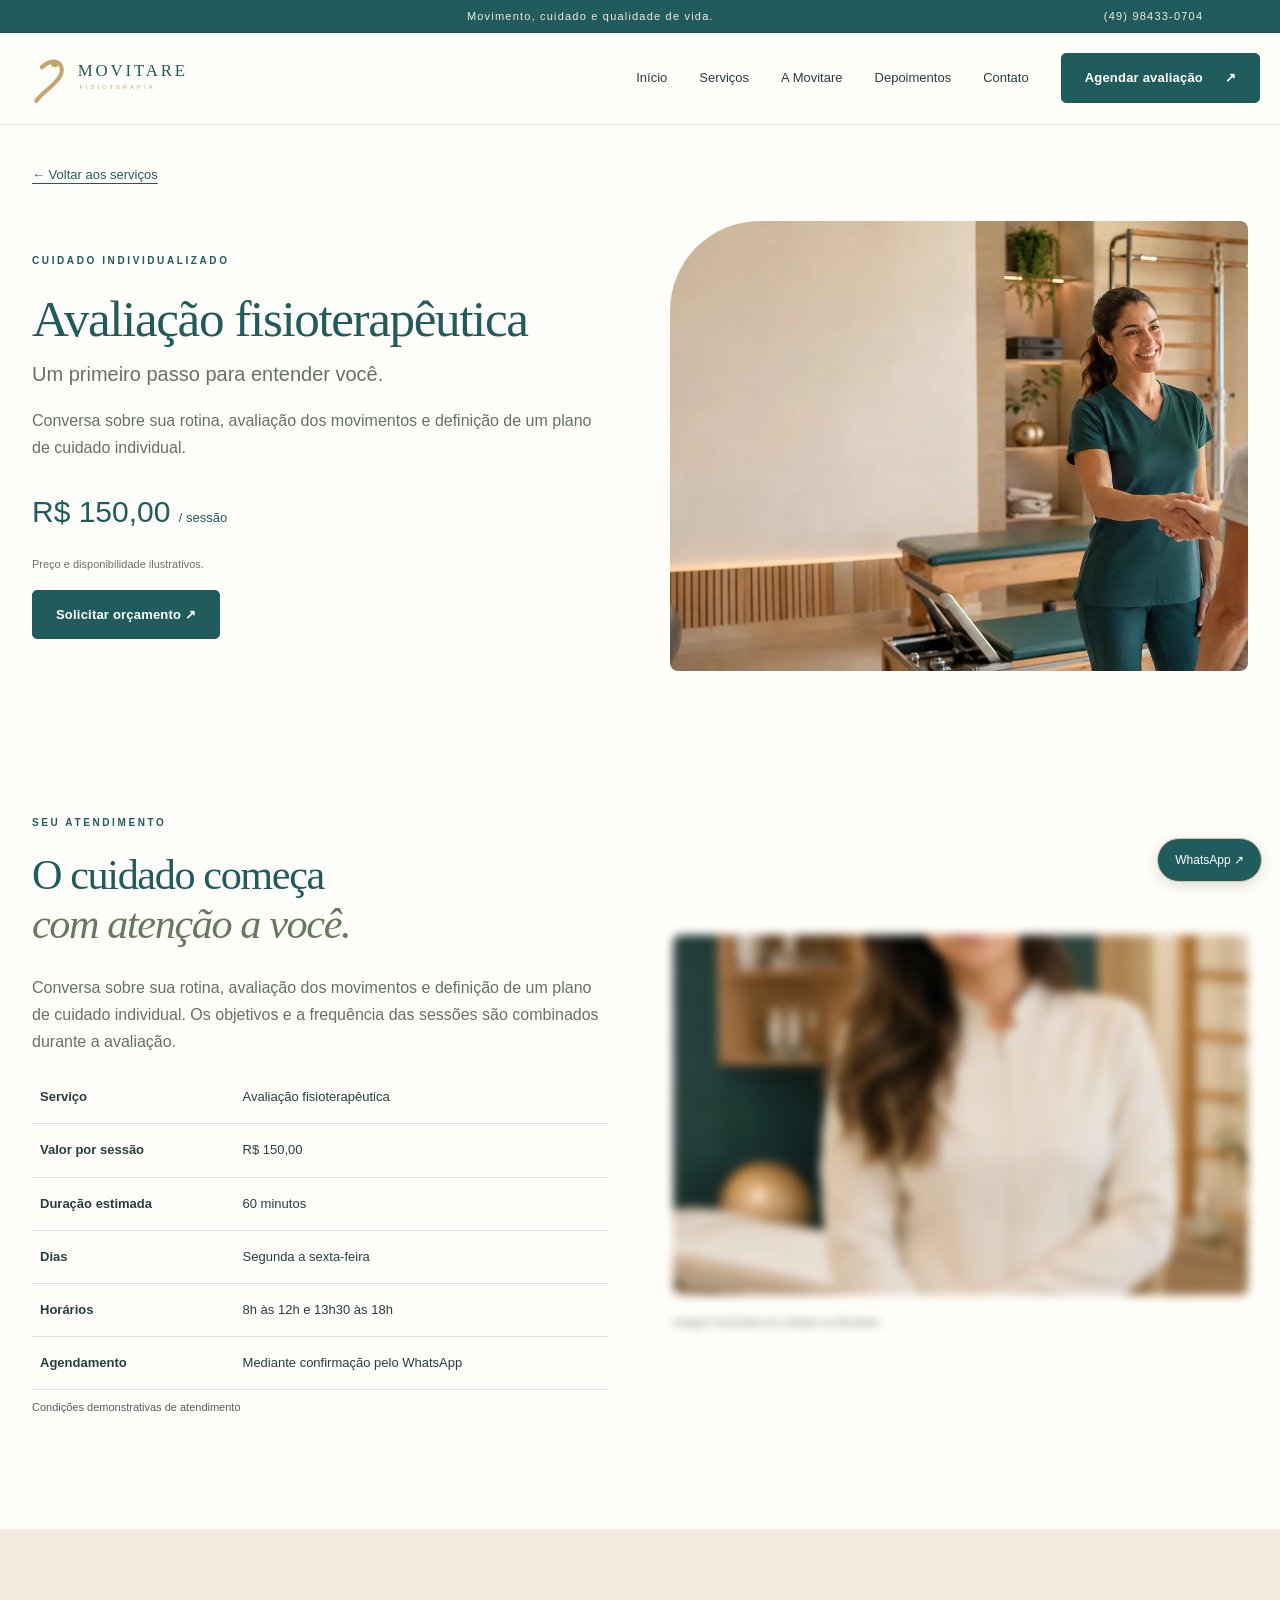
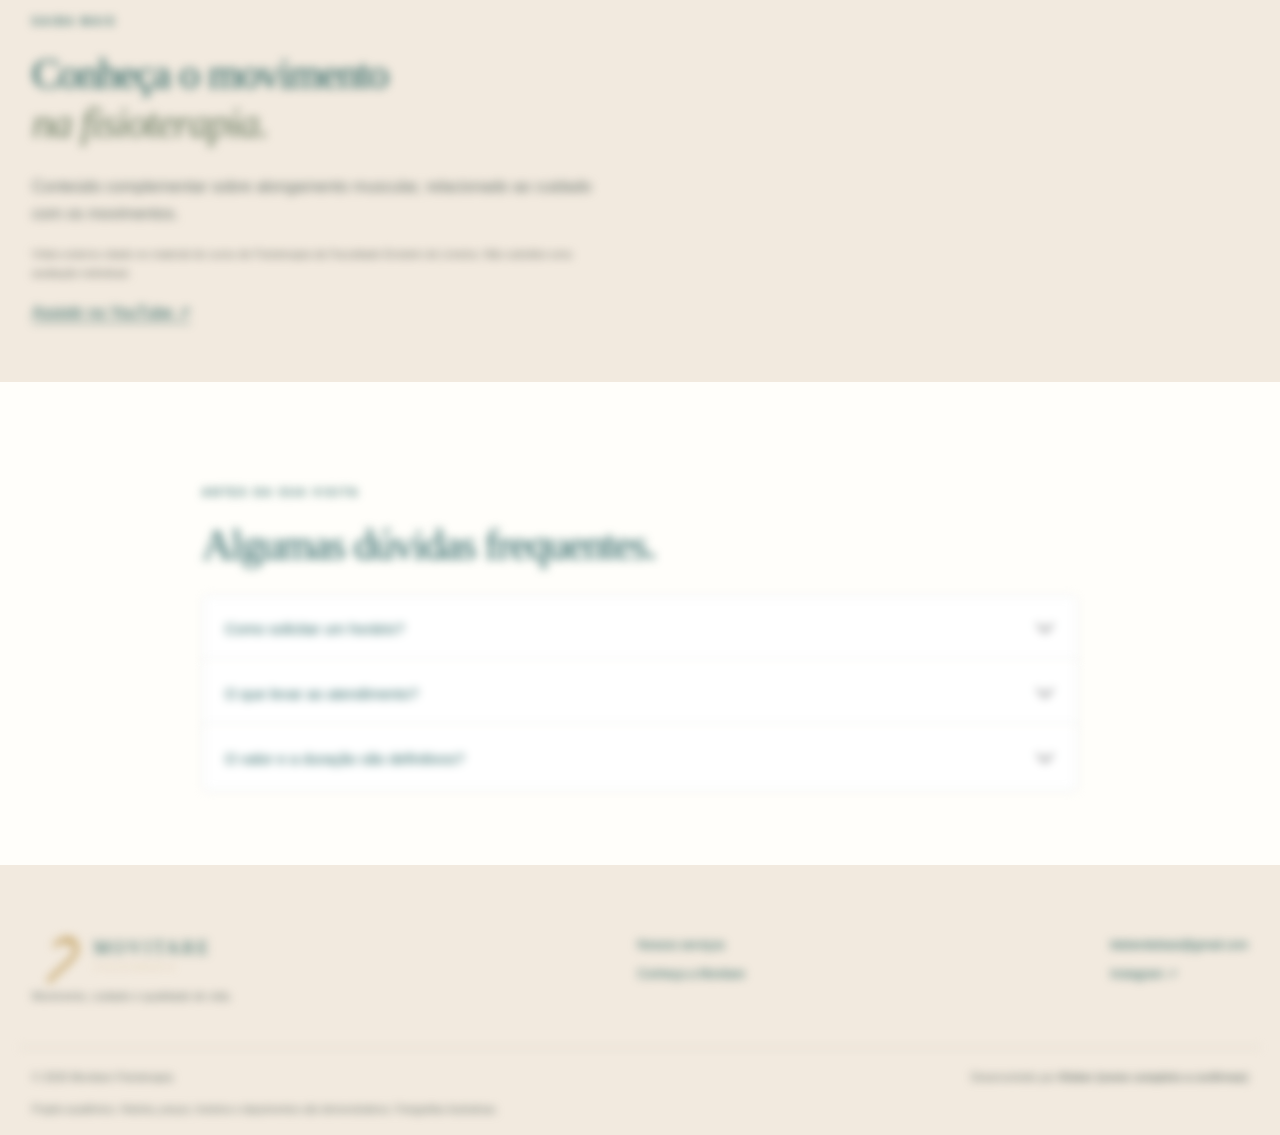
==== servico1.html @ c1bf9001 "Adiciona paginas e recursos do site Movitare" ====
<!doctype html><html lang="pt-BR"><head><meta charset="utf-8"><meta name="viewport" content="width=device-width, initial-scale=1"><meta name="description" content="Movitare Fisioterapia. Conheça nossos serviços e solicite seu orçamento. Movimento, cuidado e qualidade de vida."><meta property="og:title" content="Avaliação fisioterapêutica | Movitare Fisioterapia"><meta property="og:image" content="movitare-assets/compartilhamento-social.webp"><meta name="theme-color" content="#1F5C5B"><title>Avaliação fisioterapêutica | Movitare Fisioterapia</title><link rel="icon" href="movitare-assets/favicon-512.png"><link rel="stylesheet" href="vendor/bootstrap.min.css"><link rel="stylesheet" href="css/style.css"><script defer src="vendor/bootstrap.bundle.min.js"></script><script defer src="js/main.js"></script></head><body><a class="skip" href="#conteudo">Pular para o conteúdo</a><div class="topbar">Movimento, cuidado e qualidade de vida. <a href="tel:+5549984330704">(49) 98433-0704</a></div><header><nav class="navbar navbar-expand-lg container" aria-label="Menu principal"><a class="navbar-brand" href="index.html"><img src="movitare-assets/logo-movitare.svg" alt="Movitare Fisioterapia" width="225" height="57"></a><button class="navbar-toggler" type="button" data-bs-toggle="collapse" data-bs-target="#menu" aria-controls="menu" aria-expanded="false" aria-label="Abrir menu"><span class="navbar-toggler-icon"></span></button><div class="collapse navbar-collapse" id="menu"><ul class="navbar-nav ms-auto align-items-lg-center"><li><a class="nav-link" href="index.html">Início</a></li><li><a class="nav-link" href="index.html#servicos">Serviços</a></li><li><a class="nav-link" href="index.html#sobre">A Movitare</a></li><li><a class="nav-link" href="index.html#depoimentos">Depoimentos</a></li><li><a class="nav-link" href="index.html#contato">Contato</a></li><li><a class="btn btn-brand ms-lg-3" href="https://wa.me/5549984330704" target="_blank" rel="noopener">Agendar avaliação <span aria-hidden="true">↗</span></a></li></ul></div></nav></header><main id="conteudo"><section class="service-intro container"><a class="back-link" href="index.html#servicos">← Voltar aos serviços</a><div class="service-detail-grid"><div><p class="eyebrow">CUIDADO INDIVIDUALIZADO</p><h1>Avaliação fisioterapêutica</h1><p class="lead">Um primeiro passo para entender você.</p><p>Conversa sobre sua rotina, avaliação dos movimentos e definição de um plano de cuidado individual.</p><p class="detail-price">R$ 150,00 <small>/ sessão</small></p><p class="small-note">Preço e disponibilidade ilustrativos.</p><button class="btn btn-brand" data-bs-toggle="modal" data-bs-target="#orcamento">Solicitar orçamento ↗</button></div><img src="movitare-assets/banner-principal.webp" alt="Imagem ilustrativa de avaliação fisioterapêutica"></div></section><section class="section container detail-content"><div><p class="eyebrow">SEU ATENDIMENTO</p><h2>O cuidado começa<br><em>com atenção a você.</em></h2><p>Conversa sobre sua rotina, avaliação dos movimentos e definição de um plano de cuidado individual. Os objetivos e a frequência das sessões são combinados durante a avaliação.</p><div class="table-responsive"><table class="table"><caption>Condições demonstrativas de atendimento</caption><tbody><tr><th scope="row">Serviço</th><td>Avaliação fisioterapêutica</td></tr><tr><th scope="row">Valor por sessão</th><td>R$ 150,00</td></tr><tr><th scope="row">Duração estimada</th><td>60 minutos</td></tr><tr><th scope="row">Dias</th><td>Segunda a sexta-feira</td></tr><tr><th scope="row">Horários</th><td>8h às 12h e 13h30 às 18h</td></tr><tr><th scope="row">Agendamento</th><td>Mediante confirmação pelo WhatsApp</td></tr></tbody></table></div></div><figure><img class="detail-second-photo" src="movitare-assets/foto-profissional-ilustrativa.webp" alt="Outro registro ilustrativo do ambiente ou atendimento de avaliação fisioterapêutica" loading="lazy"><figcaption class="small-note">Imagem ilustrativa do cuidado na Movitare.</figcaption></figure></section><section class="video-section"><div class="container detail-content"><div><p class="eyebrow">SAIBA MAIS</p><h2>Conheça o movimento<br><em>na fisioterapia.</em></h2><p>Conteúdo complementar sobre alongamento muscular, relacionado ao cuidado com os movimentos.</p><p class="small-note">Vídeo externo citado no material do curso de Fisioterapia da Faculdade Einstein de Limeira. Não substitui uma avaliação individual.</p><a href="https://www.youtube.com/watch?v=lHclUt48T7w" target="_blank" rel="noopener">Assistir no YouTube ↗</a></div><div class="ratio ratio-16x9"><iframe src="https://www.youtube-nocookie.com/embed/lHclUt48T7w" title="Vídeo sobre alongamento muscular e movimento" loading="lazy" allow="accelerometer; encrypted-media; gyroscope; picture-in-picture; fullscreen" allowfullscreen></iframe></div></div></section><section class="section container faq"><p class="eyebrow">ANTES DA SUA VISITA</p><h2>Algumas dúvidas frequentes.</h2><div class="accordion" id="duvidas"><div class="accordion-item"><h3 class="accordion-header"><button class="accordion-button collapsed" type="button" data-bs-toggle="collapse" data-bs-target="#faq0" aria-expanded="false" aria-controls="faq0">Como solicitar um horário?</button></h3><div id="faq0" class="accordion-collapse collapse" data-bs-parent="#duvidas"><div class="accordion-body">Clique em Solicitar orçamento, preencha seus dados e envie a mensagem pelo WhatsApp. A confirmação será feita na conversa.</div></div></div><div class="accordion-item"><h3 class="accordion-header"><button class="accordion-button collapsed" type="button" data-bs-toggle="collapse" data-bs-target="#faq1" aria-expanded="false" aria-controls="faq1">O que levar ao atendimento?</button></h3><div id="faq1" class="accordion-collapse collapse" data-bs-parent="#duvidas"><div class="accordion-body">Use roupas confortáveis e, se tiver, leve exames e encaminhamentos relacionados à sua queixa.</div></div></div><div class="accordion-item"><h3 class="accordion-header"><button class="accordion-button collapsed" type="button" data-bs-toggle="collapse" data-bs-target="#faq2" aria-expanded="false" aria-controls="faq2">O valor e a duração são definitivos?</button></h3><div id="faq2" class="accordion-collapse collapse" data-bs-parent="#duvidas"><div class="accordion-body">Este é um projeto acadêmico com valores e horários ilustrativos. Confirme todas as condições antes de agendar.</div></div></div></div></section></main><div class="modal fade" id="orcamento" tabindex="-1" aria-labelledby="modal-title" aria-hidden="true"><div class="modal-dialog modal-lg modal-dialog-centered modal-dialog-scrollable"><div class="modal-content"><div class="modal-header"><h2 class="modal-title fs-4" id="modal-title">Solicitar orçamento</h2><button type="button" class="btn-close" data-bs-dismiss="modal" aria-label="Fechar"></button></div><div class="modal-body"><p>Avaliação fisioterapêutica</p><form id="quote-form" data-service="Avaliação fisioterapêutica"><div class="row g-3"><div class="col-md-6"><label class="form-label" for="nome">Nome</label><input class="form-control" id="nome" name="nome" type="text" autocomplete="name" required ></div><div class="col-md-6"><label class="form-label" for="email">E-mail</label><input class="form-control" id="email" name="email" type="email" autocomplete="email" required ></div><div class="col-md-6"><label class="form-label" for="telefone">Telefone</label><input class="form-control" id="telefone" name="telefone" type="tel" autocomplete="tel" required pattern="[0-9+() .-]{8,20}" title="Informe um telefone com DDD"></div><div class="col-md-6"><label class="form-label" for="endereco">Endereço</label><input class="form-control" id="endereco" name="endereco" type="text" autocomplete="street-address" required ></div><div class="col-md-6"><label class="form-label" for="cidade">Cidade</label><input class="form-control" id="cidade" name="cidade" type="text" autocomplete="address-level2" required ></div><div class="col-md-6"><label class="form-label" for="data">Data desejada</label><input class="form-control" id="data" name="data" type="date" autocomplete="off" required ></div><div class="col-md-4"><label for="uf" class="form-label">UF</label><select id="uf" name="uf" class="form-select" required><option value="">Selecione</option><option>AC</option><option>AL</option><option>AP</option><option>AM</option><option>BA</option><option>CE</option><option>DF</option><option>ES</option><option>GO</option><option>MA</option><option>MT</option><option>MS</option><option>MG</option><option>PA</option><option>PB</option><option>PR</option><option>PE</option><option>PI</option><option>RJ</option><option>RN</option><option>RS</option><option>RO</option><option>RR</option><option>SC</option><option>SP</option><option>SE</option><option>TO</option></select></div><div class="col-12"><label for="observacoes" class="form-label">Observações (opcional)</label><textarea class="form-control" id="observacoes" name="observacoes" rows="3" maxlength="2000"></textarea></div></div><p class="small-note mt-3">Os dados serão preenchidos em uma conversa no WhatsApp. Revise e envie por lá. A solicitação não confirma o agendamento.</p><button type="submit" class="btn btn-brand w-100">Continuar no WhatsApp ↗</button><p role="status" class="form-status"></p></form></div></div></div></div><footer><div class="container footer-top"><div><img src="movitare-assets/logo-movitare.svg" alt="Movitare Fisioterapia" width="240" height="60"><p>Movimento, cuidado e qualidade de vida.</p></div><div><a href="index.html#servicos">Nossos serviços</a><a href="index.html#sobre">Conheça a Movitare</a></div><div><a href="mailto:kleberdebiasi@gmail.com">kleberdebiasi@gmail.com</a><a href="https://www.instagram.com/kleber_biasi/" target="_blank" rel="noopener">Instagram ↗</a></div></div><div class="container footer-bottom"><span>© 2026 Movitare Fisioterapia</span><span>Desenvolvido por <strong data-developer>Kleber (nome completo a confirmar)</strong></span></div><p class="academic container">Projeto acadêmico. História, preços, horários e depoimentos são demonstrativos. Fotografias ilustrativas.</p></footer><a class="floating-whatsapp" href="https://wa.me/5549984330704" target="_blank" rel="noopener" aria-label="Conversar pelo WhatsApp">WhatsApp ↗</a></body></html>
---- css/style.css ----
:root{--green:#1f5c5b;--sand:#f2eadf;--gold:#c5a66a;--ink:#263f3d;--muted:#64716b;--bs-primary:#1f5c5b}*{box-sizing:border-box}html{scroll-behavior:smooth;scroll-padding-top:100px}body{font-family:Arial,Helvetica,sans-serif;color:var(--ink);background:#fffefa;line-height:1.7}a{color:var(--green);text-underline-offset:4px}img{max-width:100%}h1,h2,h3{line-height:1.16;color:var(--green)}h1,h2{font-family:Georgia,'Times New Roman',serif;font-weight:400;letter-spacing:-1.4px}h1{font-size:clamp(2.8rem,4.7vw,4.65rem)}h2{font-size:clamp(2.1rem,3.3vw,3.3rem);margin-bottom:25px}h3{font-size:1.22rem;font-weight:600}em{font-weight:400;color:#66795e}p{color:var(--muted)}.container{max-width:1240px}.topbar{background:var(--green);color:var(--sand);text-align:center;font-size:11px;letter-spacing:1.2px;padding:7px 6%}.topbar a{color:var(--sand);float:right;text-decoration:none}header{position:sticky;top:0;background:#fffefa;z-index:1020;border-bottom:1px solid #e9e8df}.navbar{min-height:91px}.nav-link{font-size:13px;margin:0 8px;color:var(--ink)}.nav-link:hover{color:#a6874c}.btn{padding:14px 23px;border-radius:5px;font-size:13px;font-weight:600;letter-spacing:.2px}.btn span{margin-left:18px}.btn-brand{background:var(--green);color:white;border:1px solid var(--green)}.btn-brand:hover,.btn-brand:focus-visible{background:#174746;color:white;border-color:#174746}.btn-outline-brand{border:1px solid var(--green);color:var(--green)}.btn-outline-brand:hover{background:var(--green);color:white}.btn-sand{background:var(--sand);color:var(--green)}.hero{position:relative}.hero .carousel-item{height:590px}.hero-image{width:100%;height:100%;object-fit:cover;position:absolute;inset:0}.hero-shade{position:absolute;inset:0;background:linear-gradient(90deg,rgba(242,234,223,.95),rgba(242,234,223,.81) 30%,rgba(242,234,223,0) 67%)}.hero-content{position:relative;padding-top:94px}.eyebrow{font-size:10px;letter-spacing:2.6px;color:var(--green);font-weight:700;margin-bottom:20px}.hero-description{font-size:16px;margin:24px 0;color:#4b5d52}.hero-note{font-size:11px;margin-top:23px}.hero-note span{color:#9a7d49;font-size:20px;margin-right:6px}.hero-controls{position:absolute;bottom:25px;left:50%;transform:translateX(-50%);display:flex;align-items:center;justify-content:space-between}.carousel-indicators{position:static;margin:0;gap:8px}.carousel-indicators [data-bs-target]{border:0;background:var(--green);width:7px;height:7px;border-radius:50%;opacity:.3}.carousel-indicators .active{opacity:1;width:23px;border-radius:6px}.circle-button{border:1px solid #fff9;background:#fff9;border-radius:50%;width:38px;height:38px;margin-left:9px;color:var(--green)}.values{background:var(--sand);border-top:1px solid #d6cbb7}.values .container{display:flex;justify-content:space-around;padding:20px 12px;font-size:12px;color:var(--green)}.section{padding-top:88px;padding-bottom:88px}.section-heading{display:flex;align-items:center;justify-content:space-between;gap:24px;margin-bottom:30px}.section-heading p{font-size:14px}.section-heading .eyebrow{font-size:10px}.services-grid{display:grid;grid-template-columns:repeat(4,1fr);gap:22px}.service-card{background:#fffefa;border:1px solid #e2e3da;border-radius:9px;overflow:hidden;transition:transform .2s,box-shadow .2s}.service-card:hover{transform:translateY(-5px);box-shadow:0 12px 30px #1f5c5b0d}.card-img-top{height:180px;object-fit:cover}.card-body{padding:22px;position:relative;display:flex;flex-direction:column}.service-icon{background:var(--sand);padding:7px;border-radius:9px;margin-bottom:20px}.card-body h3{min-height:47px}.card-body p{font-size:13px;min-height:65px}.price{margin-top:auto;font-size:12px}.price strong{font-size:20px;font-weight:500;color:var(--green)}.service-link{display:flex;justify-content:space-between;margin-top:17px;padding-top:15px;border-top:1px solid #e8e6dd;text-decoration:none;font-size:12px;font-weight:600}.small-note{font-size:11px;color:#6b7068;margin-top:18px}.about-section{background:var(--sand);padding:100px 0}.about-grid{display:grid;grid-template-columns:1fr 1fr;gap:85px;align-items:center}.about-photos{position:relative;padding:0 50px 55px 0}.about-main{height:440px;width:100%;object-fit:cover;border-radius:130px 8px 8px 8px}.about-small{position:absolute;right:0;bottom:0;width:52%;height:200px;object-fit:cover;border:8px solid var(--sand);border-radius:10px}.about-seal{position:absolute;left:15px;bottom:15px;background:#fffefa;padding:16px 20px;display:flex;gap:12px;align-items:center;font-size:12px;border-radius:5px}.about-grid p{font-size:14px}.about-grid .eyebrow{font-size:10px}.care-list{list-style:none;padding:0;margin:25px 0;font-size:13px}.care-list li{margin-bottom:9px}.care-list li:before{content:'✓';color:#8c7445;margin-right:12px}.testimonial-grid{display:grid;grid-template-columns:repeat(3,1fr);gap:20px;margin-top:35px}.testimonial{padding:25px;background:#f6f3ed;border:1px solid #ece8dd;border-radius:7px;margin:0}.testimonial:nth-child(n+4){grid-column:auto}.quote{font-family:Georgia,serif;font-size:55px;color:var(--gold);line-height:1}.testimonial blockquote{font-size:13px;color:#58675f;min-height:72px}.testimonial figcaption{display:flex;gap:12px;align-items:center}.testimonial img{width:42px;height:42px;object-fit:cover;border-radius:50%}.testimonial strong{font-size:12px}.testimonial small{display:block;font-size:10px;color:var(--muted)}.visit-section{padding:80px 0;background:#edf0e9}.visit-grid{display:grid;grid-template-columns:1fr 1.15fr;gap:75px;align-items:center}.visit-grid>img{width:100%;height:340px;object-fit:cover;border-radius:8px}.visit-grid p,.visit-grid address,.visit-grid a{font-size:14px}.map{border:0;border-radius:8px;margin-top:35px;width:100%;height:280px}.contact-grid{display:grid;grid-template-columns:1fr 1fr;gap:110px}.contact-details{display:grid;gap:9px;margin:26px 0;font-size:14px}.contact-details a{text-decoration:none}.contact-form{padding:32px;background:var(--sand);border-radius:8px}.contact-form label{display:block;margin:0 0 6px;font-size:12px;font-weight:600}.form-control,.form-select{border-color:#dcded2;border-radius:4px;padding:12px;background:#fffefa;font-size:14px}.form-control:focus,.form-select:focus{border-color:var(--green);box-shadow:0 0 0 3px #1f5c5b20}.contact-form .form-control{margin-bottom:18px}.form-status{font-size:12px;margin-top:12px}.closing{background:var(--green);padding:46px 0}.closing .container{display:flex;align-items:center;justify-content:space-between;gap:25px}.closing h2{color:var(--sand);font-size:34px;margin:0}.closing img{margin-right:20px}.closing .btn{margin-left:auto}footer{background:var(--sand);padding:48px 0 15px}.footer-top{display:flex;justify-content:space-between;gap:30px}.footer-top p{font-size:11px}.footer-top a{display:block;font-size:12px;text-decoration:none;margin:8px 0}.footer-bottom{display:flex;justify-content:space-between;gap:20px;border-top:1px solid #d8d1c3;padding-top:20px;margin-top:25px;font-size:11px;color:var(--muted)}.academic{font-size:10px;margin-top:14px}.floating-whatsapp{position:fixed;bottom:18px;right:18px;background:var(--green);color:white;padding:11px 17px;border:1px solid #d3c6a0;border-radius:30px;text-decoration:none;font-size:12px;box-shadow:0 4px 15px #0002;z-index:1030}.floating-whatsapp:hover{color:white;background:#174746}.skip{position:absolute;top:-100px;left:10px;background:white;padding:12px;z-index:2000}.skip:focus{top:10px}:focus-visible{outline:3px solid #a88846;outline-offset:4px}.service-intro{padding-top:35px;padding-bottom:55px}.back-link{display:inline-block;margin-bottom:35px;font-size:13px}.service-detail-grid{display:grid;grid-template-columns:1fr 1fr;align-items:center;gap:60px}.service-detail-grid h1{font-size:clamp(2.8rem,4vw,4rem)}.service-detail-grid>img{height:450px;width:100%;object-fit:cover;border-radius:90px 8px 8px 8px}.detail-price{font-size:30px;color:var(--green);margin-top:25px}.detail-price small{font-size:13px}.detail-content{display:grid;grid-template-columns:1fr 1fr;gap:65px;align-items:center}.detail-second-photo{width:100%;height:360px;object-fit:cover;border-radius:8px}.table{font-size:13px;--bs-table-bg:transparent}.table th,.table td{padding:15px 8px;color:var(--ink)}caption{font-size:11px}.video-section{background:var(--sand);padding:65px 0}.video-section iframe{border-radius:8px}.faq{max-width:900px}.accordion{--bs-accordion-active-bg:#f2eadf;--bs-accordion-active-color:#1f5c5b;--bs-accordion-btn-focus-box-shadow:0 0 0 3px #1f5c5b20}.accordion-button{padding:22px;font-size:15px;color:var(--green)}.accordion-body{font-size:14px}.modal-content{background:#fffefa}.modal-header,.modal-body{padding:24px}.modal .form-label{font-size:13px}@media(min-width:1500px){.hero .carousel-item{height:650px}.hero-content{padding-top:120px}}@media(max-width:991px){.container{padding-left:25px;padding-right:25px}.navbar-collapse{padding-bottom:20px}.nav-link{padding:10px 0}.services-grid{grid-template-columns:repeat(2,1fr)}.about-grid,.contact-grid{gap:35px}.about-main{height:390px}.about-seal{left:0;font-size:10px}.section{padding-top:65px;padding-bottom:65px}.hero .carousel-item{height:560px}.hero-shade{background:linear-gradient(90deg,#f2eadff2,#f2eadfbb 45%,#f2eadf18)}.section-heading br{display:none}.testimonial-grid{grid-template-columns:repeat(2,1fr)}.visit-grid,.detail-content,.service-detail-grid{gap:30px}.closing h2{font-size:28px}.topbar a{display:none}}@media(max-width:600px){.navbar{min-height:76px}.navbar-brand img{width:185px;height:auto}.hero .carousel-item{height:630px}.hero-image{object-position:68% center}.hero-shade{background:linear-gradient(90deg,#f2eadff0,#f2eadfbc 62%,#f2eadf38)}.hero-content{padding-top:75px}.hero h1{font-size:43px;max-width:350px}.hero-description{font-size:14px;max-width:290px}.hero-description br{display:none}.hero-note{max-width:230px}.values .container{flex-wrap:wrap;gap:8px 18px;font-size:10px}.section-heading{display:block}.services-grid{gap:15px}.card-body{padding:16px}.card-img-top{height:135px}.card-body h3{font-size:17px;min-height:58px}.card-body p{font-size:12px;min-height:83px}.price strong{font-size:18px}.price span{display:block}.service-link{font-size:11px;gap:4px}.about-grid,.contact-grid,.visit-grid,.detail-content,.service-detail-grid{grid-template-columns:1fr}.about-section{padding:55px 0}.about-photos{padding-right:35px}.about-main{height:350px}.about-small{height:160px}.about-seal{bottom:10px}.testimonial-grid{grid-template-columns:1fr}.testimonial blockquote{min-height:0}.visit-section{padding:55px 0}.visit-grid>img{height:250px}.contact-form{padding:23px}.closing .container{flex-wrap:wrap;justify-content:center;text-align:center}.closing img{display:none}.closing .btn{margin:0}.footer-top{flex-wrap:wrap;gap:20px}.footer-bottom{flex-direction:column;gap:5px}.academic{padding-right:100px}.service-detail-grid>img{height:290px;order:-1}.service-intro{padding-top:25px}.detail-second-photo{height:260px}.map{height:240px}}@media(prefers-reduced-motion:reduce){html{scroll-behavior:auto}*,*::before,*::after{transition:none!important;animation:none!important}}

/* Scroll reveal: opacity and soft blur; translate preserves card hover transforms. */
.scroll-reveal {
  opacity: 0;
  filter: blur(5px);
  translate: 0 14px;
  transition: opacity 650ms cubic-bezier(.22, 1, .36, 1),
              filter 650ms cubic-bezier(.22, 1, .36, 1),
              translate 650ms cubic-bezier(.22, 1, .36, 1),
              transform 200ms ease, box-shadow 200ms ease;
}
.scroll-reveal.is-visible,
.scroll-reveal:focus-within {
  opacity: 1;
  filter: none;
  translate: 0 0;
}
/* Focused forms and links stay sharp while being used with a keyboard. */
.scroll-reveal:focus-within { transition: none; }
@media (max-width: 600px) {
  .scroll-reveal { filter: blur(3px); translate: 0 10px; }
  .scroll-reveal.is-visible, .scroll-reveal:focus-within { filter: none; translate: 0 0; }
}
@media (prefers-reduced-motion: reduce), print {
  .scroll-reveal { opacity: 1; filter: none; translate: none; transition: none; }
}
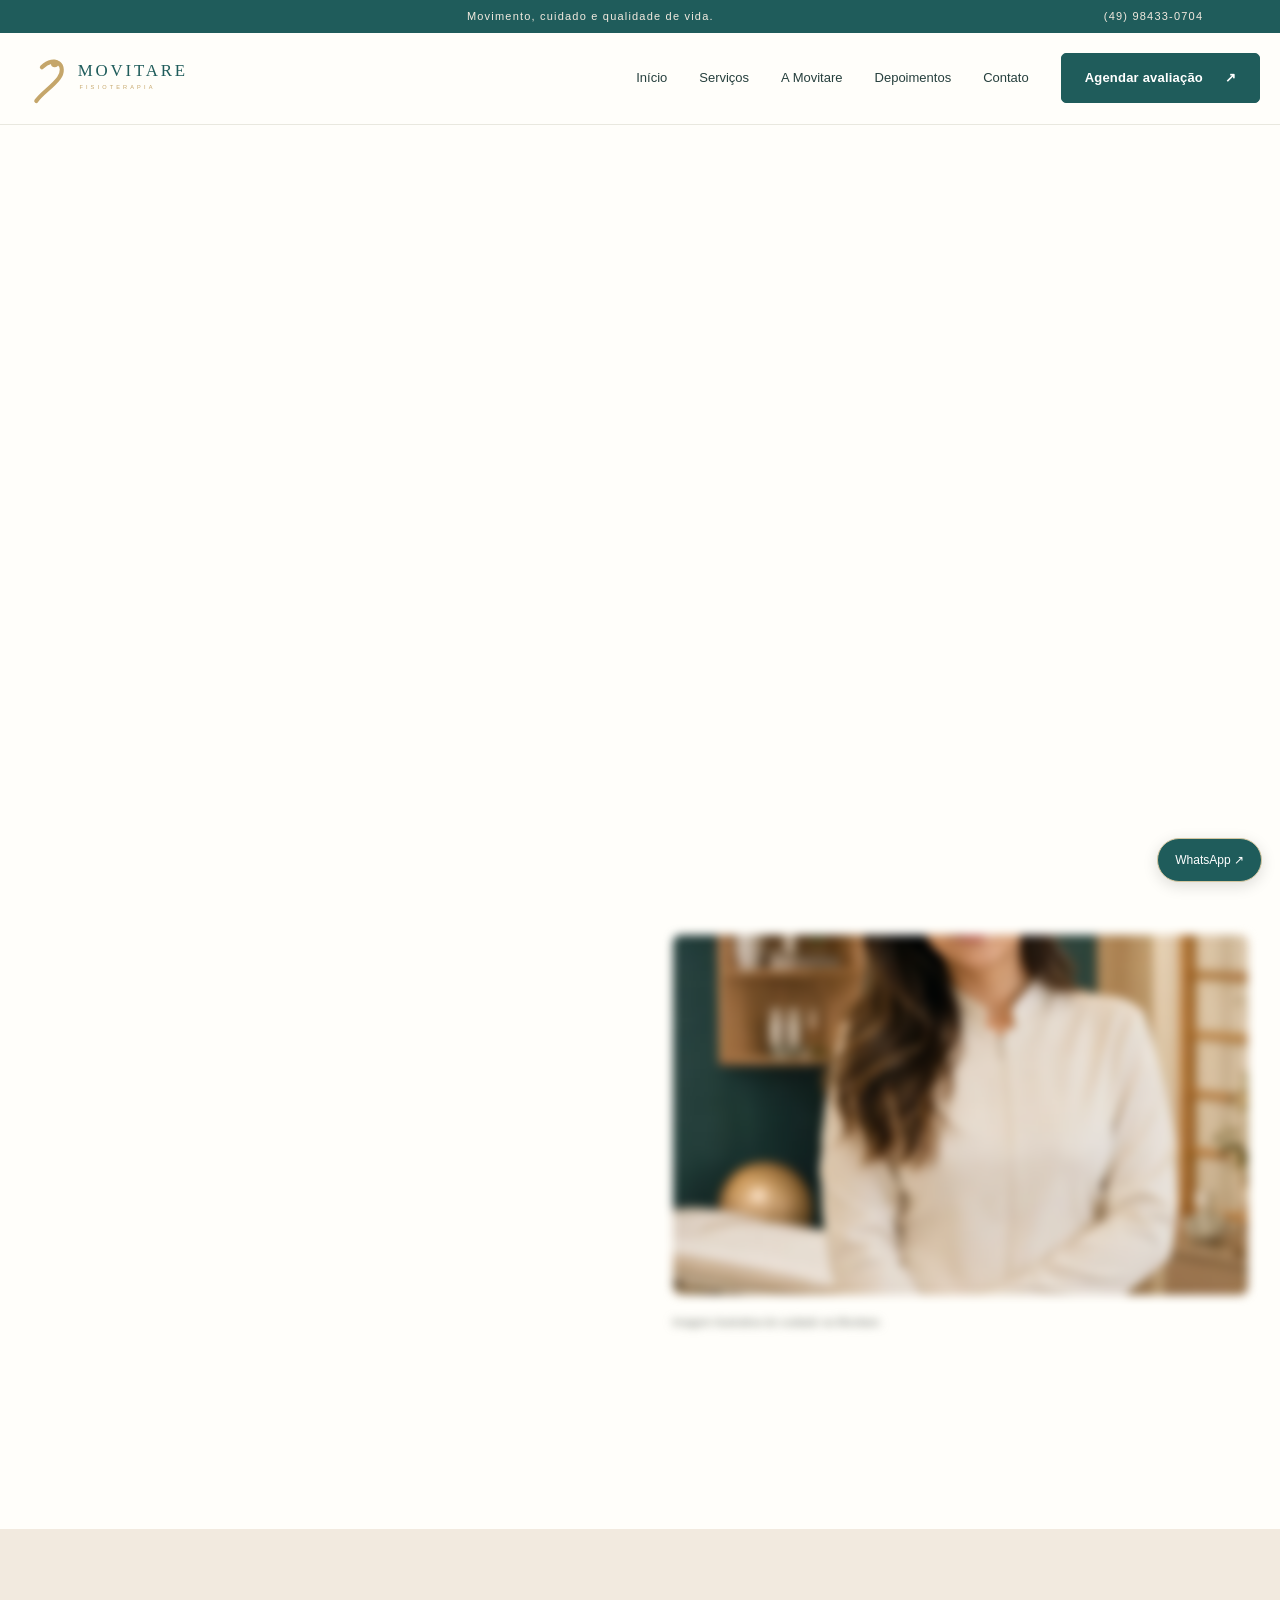
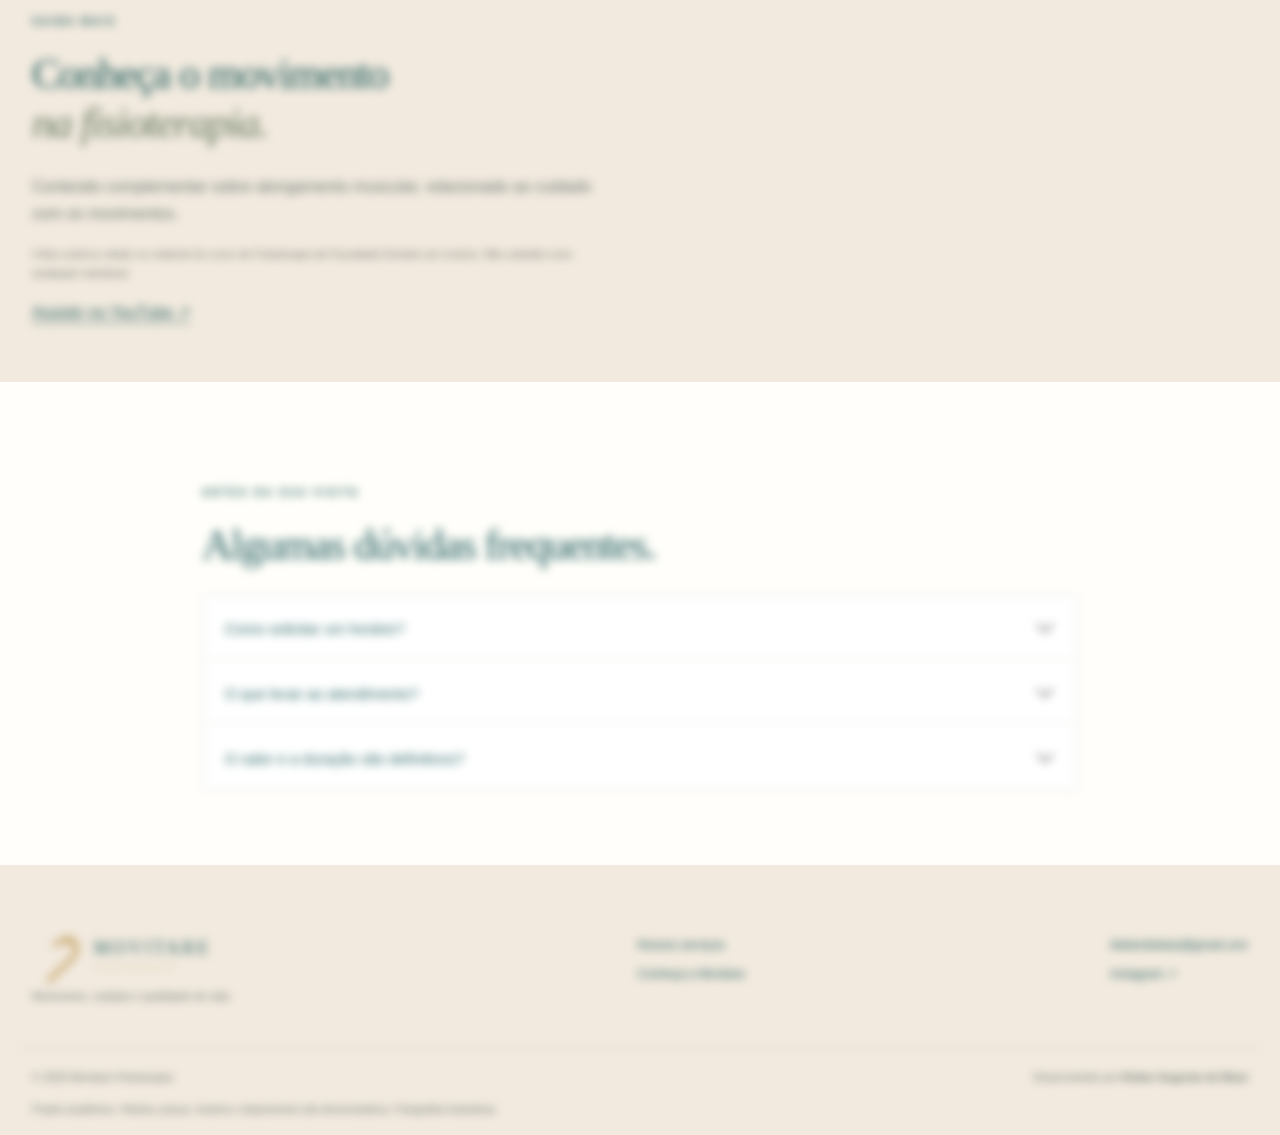
==== commit 3220453b: "Implementa integracao PHP e MariaDB para avaliacao A1.3" ====
--- a/servico1.html
+++ b/servico1.html
@@ -1 +1 @@
-<!doctype html><html lang="pt-BR"><head><meta charset="utf-8"><meta name="viewport" content="width=device-width, initial-scale=1"><meta name="description" content="Movitare Fisioterapia. Conheça nossos serviços e solicite seu orçamento. Movimento, cuidado e qualidade de vida."><meta property="og:title" content="Avaliação fisioterapêutica | Movitare Fisioterapia"><meta property="og:image" content="movitare-assets/compartilhamento-social.webp"><meta name="theme-color" content="#1F5C5B"><title>Avaliação fisioterapêutica | Movitare Fisioterapia</title><link rel="icon" href="movitare-assets/favicon-512.png"><link rel="stylesheet" href="vendor/bootstrap.min.css"><link rel="stylesheet" href="css/style.css"><script defer src="vendor/bootstrap.bundle.min.js"></script><script defer src="js/main.js"></script></head><body><a class="skip" href="#conteudo">Pular para o conteúdo</a><div class="topbar">Movimento, cuidado e qualidade de vida. <a href="tel:+5549984330704">(49) 98433-0704</a></div><header><nav class="navbar navbar-expand-lg container" aria-label="Menu principal"><a class="navbar-brand" href="index.html"><img src="movitare-assets/logo-movitare.svg" alt="Movitare Fisioterapia" width="225" height="57"></a><button class="navbar-toggler" type="button" data-bs-toggle="collapse" data-bs-target="#menu" aria-controls="menu" aria-expanded="false" aria-label="Abrir menu"><span class="navbar-toggler-icon"></span></button><div class="collapse navbar-collapse" id="menu"><ul class="navbar-nav ms-auto align-items-lg-center"><li><a class="nav-link" href="index.html">Início</a></li><li><a class="nav-link" href="index.html#servicos">Serviços</a></li><li><a class="nav-link" href="index.html#sobre">A Movitare</a></li><li><a class="nav-link" href="index.html#depoimentos">Depoimentos</a></li><li><a class="nav-link" href="index.html#contato">Contato</a></li><li><a class="btn btn-brand ms-lg-3" href="https://wa.me/5549984330704" target="_blank" rel="noopener">Agendar avaliação <span aria-hidden="true">↗</span></a></li></ul></div></nav></header><main id="conteudo"><section class="service-intro container"><a class="back-link" href="index.html#servicos">← Voltar aos serviços</a><div class="service-detail-grid"><div><p class="eyebrow">CUIDADO INDIVIDUALIZADO</p><h1>Avaliação fisioterapêutica</h1><p class="lead">Um primeiro passo para entender você.</p><p>Conversa sobre sua rotina, avaliação dos movimentos e definição de um plano de cuidado individual.</p><p class="detail-price">R$ 150,00 <small>/ sessão</small></p><p class="small-note">Preço e disponibilidade ilustrativos.</p><button class="btn btn-brand" data-bs-toggle="modal" data-bs-target="#orcamento">Solicitar orçamento ↗</button></div><img src="movitare-assets/banner-principal.webp" alt="Imagem ilustrativa de avaliação fisioterapêutica"></div></section><section class="section container detail-content"><div><p class="eyebrow">SEU ATENDIMENTO</p><h2>O cuidado começa<br><em>com atenção a você.</em></h2><p>Conversa sobre sua rotina, avaliação dos movimentos e definição de um plano de cuidado individual. Os objetivos e a frequência das sessões são combinados durante a avaliação.</p><div class="table-responsive"><table class="table"><caption>Condições demonstrativas de atendimento</caption><tbody><tr><th scope="row">Serviço</th><td>Avaliação fisioterapêutica</td></tr><tr><th scope="row">Valor por sessão</th><td>R$ 150,00</td></tr><tr><th scope="row">Duração estimada</th><td>60 minutos</td></tr><tr><th scope="row">Dias</th><td>Segunda a sexta-feira</td></tr><tr><th scope="row">Horários</th><td>8h às 12h e 13h30 às 18h</td></tr><tr><th scope="row">Agendamento</th><td>Mediante confirmação pelo WhatsApp</td></tr></tbody></table></div></div><figure><img class="detail-second-photo" src="movitare-assets/foto-profissional-ilustrativa.webp" alt="Outro registro ilustrativo do ambiente ou atendimento de avaliação fisioterapêutica" loading="lazy"><figcaption class="small-note">Imagem ilustrativa do cuidado na Movitare.</figcaption></figure></section><section class="video-section"><div class="container detail-content"><div><p class="eyebrow">SAIBA MAIS</p><h2>Conheça o movimento<br><em>na fisioterapia.</em></h2><p>Conteúdo complementar sobre alongamento muscular, relacionado ao cuidado com os movimentos.</p><p class="small-note">Vídeo externo citado no material do curso de Fisioterapia da Faculdade Einstein de Limeira. Não substitui uma avaliação individual.</p><a href="https://www.youtube.com/watch?v=lHclUt48T7w" target="_blank" rel="noopener">Assistir no YouTube ↗</a></div><div class="ratio ratio-16x9"><iframe src="https://www.youtube-nocookie.com/embed/lHclUt48T7w" title="Vídeo sobre alongamento muscular e movimento" loading="lazy" allow="accelerometer; encrypted-media; gyroscope; picture-in-picture; fullscreen" allowfullscreen></iframe></div></div></section><section class="section container faq"><p class="eyebrow">ANTES DA SUA VISITA</p><h2>Algumas dúvidas frequentes.</h2><div class="accordion" id="duvidas"><div class="accordion-item"><h3 class="accordion-header"><button class="accordion-button collapsed" type="button" data-bs-toggle="collapse" data-bs-target="#faq0" aria-expanded="false" aria-controls="faq0">Como solicitar um horário?</button></h3><div id="faq0" class="accordion-collapse collapse" data-bs-parent="#duvidas"><div class="accordion-body">Clique em Solicitar orçamento, preencha seus dados e envie a mensagem pelo WhatsApp. A confirmação será feita na conversa.</div></div></div><div class="accordion-item"><h3 class="accordion-header"><button class="accordion-button collapsed" type="button" data-bs-toggle="collapse" data-bs-target="#faq1" aria-expanded="false" aria-controls="faq1">O que levar ao atendimento?</button></h3><div id="faq1" class="accordion-collapse collapse" data-bs-parent="#duvidas"><div class="accordion-body">Use roupas confortáveis e, se tiver, leve exames e encaminhamentos relacionados à sua queixa.</div></div></div><div class="accordion-item"><h3 class="accordion-header"><button class="accordion-button collapsed" type="button" data-bs-toggle="collapse" data-bs-target="#faq2" aria-expanded="false" aria-controls="faq2">O valor e a duração são definitivos?</button></h3><div id="faq2" class="accordion-collapse collapse" data-bs-parent="#duvidas"><div class="accordion-body">Este é um projeto acadêmico com valores e horários ilustrativos. Confirme todas as condições antes de agendar.</div></div></div></div></section></main><div class="modal fade" id="orcamento" tabindex="-1" aria-labelledby="modal-title" aria-hidden="true"><div class="modal-dialog modal-lg modal-dialog-centered modal-dialog-scrollable"><div class="modal-content"><div class="modal-header"><h2 class="modal-title fs-4" id="modal-title">Solicitar orçamento</h2><button type="button" class="btn-close" data-bs-dismiss="modal" aria-label="Fechar"></button></div><div class="modal-body"><p>Avaliação fisioterapêutica</p><form id="quote-form" data-service="Avaliação fisioterapêutica"><div class="row g-3"><div class="col-md-6"><label class="form-label" for="nome">Nome</label><input class="form-control" id="nome" name="nome" type="text" autocomplete="name" required ></div><div class="col-md-6"><label class="form-label" for="email">E-mail</label><input class="form-control" id="email" name="email" type="email" autocomplete="email" required ></div><div class="col-md-6"><label class="form-label" for="telefone">Telefone</label><input class="form-control" id="telefone" name="telefone" type="tel" autocomplete="tel" required pattern="[0-9+() .-]{8,20}" title="Informe um telefone com DDD"></div><div class="col-md-6"><label class="form-label" for="endereco">Endereço</label><input class="form-control" id="endereco" name="endereco" type="text" autocomplete="street-address" required ></div><div class="col-md-6"><label class="form-label" for="cidade">Cidade</label><input class="form-control" id="cidade" name="cidade" type="text" autocomplete="address-level2" required ></div><div class="col-md-6"><label class="form-label" for="data">Data desejada</label><input class="form-control" id="data" name="data" type="date" autocomplete="off" required ></div><div class="col-md-4"><label for="uf" class="form-label">UF</label><select id="uf" name="uf" class="form-select" required><option value="">Selecione</option><option>AC</option><option>AL</option><option>AP</option><option>AM</option><option>BA</option><option>CE</option><option>DF</option><option>ES</option><option>GO</option><option>MA</option><option>MT</option><option>MS</option><option>MG</option><option>PA</option><option>PB</option><option>PR</option><option>PE</option><option>PI</option><option>RJ</option><option>RN</option><option>RS</option><option>RO</option><option>RR</option><option>SC</option><option>SP</option><option>SE</option><option>TO</option></select></div><div class="col-12"><label for="observacoes" class="form-label">Observações (opcional)</label><textarea class="form-control" id="observacoes" name="observacoes" rows="3" maxlength="2000"></textarea></div></div><p class="small-note mt-3">Os dados serão preenchidos em uma conversa no WhatsApp. Revise e envie por lá. A solicitação não confirma o agendamento.</p><button type="submit" class="btn btn-brand w-100">Continuar no WhatsApp ↗</button><p role="status" class="form-status"></p></form></div></div></div></div><footer><div class="container footer-top"><div><img src="movitare-assets/logo-movitare.svg" alt="Movitare Fisioterapia" width="240" height="60"><p>Movimento, cuidado e qualidade de vida.</p></div><div><a href="index.html#servicos">Nossos serviços</a><a href="index.html#sobre">Conheça a Movitare</a></div><div><a href="mailto:kleberdebiasi@gmail.com">kleberdebiasi@gmail.com</a><a href="https://www.instagram.com/kleber_biasi/" target="_blank" rel="noopener">Instagram ↗</a></div></div><div class="container footer-bottom"><span>© 2026 Movitare Fisioterapia</span><span>Desenvolvido por <strong data-developer>Kleber (nome completo a confirmar)</strong></span></div><p class="academic container">Projeto acadêmico. História, preços, horários e depoimentos são demonstrativos. Fotografias ilustrativas.</p></footer><a class="floating-whatsapp" href="https://wa.me/5549984330704" target="_blank" rel="noopener" aria-label="Conversar pelo WhatsApp">WhatsApp ↗</a></body></html>+<!doctype html><html lang="pt-BR"><head><meta charset="utf-8"><meta name="viewport" content="width=device-width, initial-scale=1"><meta name="description" content="Movitare Fisioterapia. Conheça nossos serviços e solicite seu orçamento. Movimento, cuidado e qualidade de vida."><meta property="og:title" content="Avaliação fisioterapêutica | Movitare Fisioterapia"><meta property="og:image" content="movitare-assets/compartilhamento-social.webp"><meta name="theme-color" content="#1F5C5B"><title>Avaliação fisioterapêutica | Movitare Fisioterapia</title><link rel="icon" href="movitare-assets/favicon-512.png"><link rel="stylesheet" href="vendor/bootstrap.min.css"><link rel="stylesheet" href="css/style.css"><script defer src="vendor/bootstrap.bundle.min.js"></script><script defer src="js/main.js"></script></head><body><a class="skip" href="#conteudo">Pular para o conteúdo</a><div class="topbar">Movimento, cuidado e qualidade de vida. <a href="tel:+5549984330704">(49) 98433-0704</a></div><header><nav class="navbar navbar-expand-lg container" aria-label="Menu principal"><a class="navbar-brand" href="index.html"><img src="movitare-assets/logo-movitare.svg" alt="Movitare Fisioterapia" width="225" height="57"></a><button class="navbar-toggler" type="button" data-bs-toggle="collapse" data-bs-target="#menu" aria-controls="menu" aria-expanded="false" aria-label="Abrir menu"><span class="navbar-toggler-icon"></span></button><div class="collapse navbar-collapse" id="menu"><ul class="navbar-nav ms-auto align-items-lg-center"><li><a class="nav-link" href="index.html">Início</a></li><li><a class="nav-link" href="index.html#servicos">Serviços</a></li><li><a class="nav-link" href="index.html#sobre">A Movitare</a></li><li><a class="nav-link" href="index.html#depoimentos">Depoimentos</a></li><li><a class="nav-link" href="index.html#contato">Contato</a></li><li><a class="btn btn-brand ms-lg-3" href="https://wa.me/5549984330704" target="_blank" rel="noopener">Agendar avaliação <span aria-hidden="true">↗</span></a></li></ul></div></nav></header><main id="conteudo"><section class="service-intro container"><a class="back-link" href="index.html#servicos">← Voltar aos serviços</a><div class="service-detail-grid"><div><p class="eyebrow">CUIDADO INDIVIDUALIZADO</p><h1>Avaliação fisioterapêutica</h1><p class="lead">Um primeiro passo para entender você.</p><p>Conversa sobre sua rotina, avaliação dos movimentos e definição de um plano de cuidado individual.</p><p class="detail-price">R$ 150,00 <small>/ sessão</small></p><p class="small-note">Preço e disponibilidade ilustrativos.</p><button class="btn btn-brand" data-bs-toggle="modal" data-bs-target="#orcamento">Solicitar orçamento ↗</button></div><img src="movitare-assets/banner-principal.webp" alt="Imagem ilustrativa de avaliação fisioterapêutica"></div></section><section class="section container detail-content"><div><p class="eyebrow">SEU ATENDIMENTO</p><h2>O cuidado começa<br><em>com atenção a você.</em></h2><p>Conversa sobre sua rotina, avaliação dos movimentos e definição de um plano de cuidado individual. Os objetivos e a frequência das sessões são combinados durante a avaliação.</p><div class="table-responsive"><table class="table"><caption>Condições demonstrativas de atendimento</caption><tbody><tr><th scope="row">Serviço</th><td>Avaliação fisioterapêutica</td></tr><tr><th scope="row">Valor por sessão</th><td>R$ 150,00</td></tr><tr><th scope="row">Duração estimada</th><td>60 minutos</td></tr><tr><th scope="row">Dias</th><td>Segunda a sexta-feira</td></tr><tr><th scope="row">Horários</th><td>8h às 12h e 13h30 às 18h</td></tr><tr><th scope="row">Agendamento</th><td>Mediante confirmação pelo WhatsApp</td></tr></tbody></table></div></div><figure><img class="detail-second-photo" src="movitare-assets/foto-profissional-ilustrativa.webp" alt="Outro registro ilustrativo do ambiente ou atendimento de avaliação fisioterapêutica" loading="lazy"><figcaption class="small-note">Imagem ilustrativa do cuidado na Movitare.</figcaption></figure></section><section class="video-section"><div class="container detail-content"><div><p class="eyebrow">SAIBA MAIS</p><h2>Conheça o movimento<br><em>na fisioterapia.</em></h2><p>Conteúdo complementar sobre alongamento muscular, relacionado ao cuidado com os movimentos.</p><p class="small-note">Vídeo externo citado no material do curso de Fisioterapia da Faculdade Einstein de Limeira. Não substitui uma avaliação individual.</p><a href="https://www.youtube.com/watch?v=lHclUt48T7w" target="_blank" rel="noopener">Assistir no YouTube ↗</a></div><div class="ratio ratio-16x9"><iframe src="https://www.youtube-nocookie.com/embed/lHclUt48T7w" title="Vídeo sobre alongamento muscular e movimento" loading="lazy" allow="accelerometer; encrypted-media; gyroscope; picture-in-picture; fullscreen" allowfullscreen></iframe></div></div></section><section class="section container faq"><p class="eyebrow">ANTES DA SUA VISITA</p><h2>Algumas dúvidas frequentes.</h2><div class="accordion" id="duvidas"><div class="accordion-item"><h3 class="accordion-header"><button class="accordion-button collapsed" type="button" data-bs-toggle="collapse" data-bs-target="#faq0" aria-expanded="false" aria-controls="faq0">Como solicitar um horário?</button></h3><div id="faq0" class="accordion-collapse collapse" data-bs-parent="#duvidas"><div class="accordion-body">Clique em Solicitar orçamento, preencha seus dados e envie a mensagem pelo WhatsApp. A confirmação será feita na conversa.</div></div></div><div class="accordion-item"><h3 class="accordion-header"><button class="accordion-button collapsed" type="button" data-bs-toggle="collapse" data-bs-target="#faq1" aria-expanded="false" aria-controls="faq1">O que levar ao atendimento?</button></h3><div id="faq1" class="accordion-collapse collapse" data-bs-parent="#duvidas"><div class="accordion-body">Use roupas confortáveis e, se tiver, leve exames e encaminhamentos relacionados à sua queixa.</div></div></div><div class="accordion-item"><h3 class="accordion-header"><button class="accordion-button collapsed" type="button" data-bs-toggle="collapse" data-bs-target="#faq2" aria-expanded="false" aria-controls="faq2">O valor e a duração são definitivos?</button></h3><div id="faq2" class="accordion-collapse collapse" data-bs-parent="#duvidas"><div class="accordion-body">Este é um projeto acadêmico com valores e horários ilustrativos. Confirme todas as condições antes de agendar.</div></div></div></div></section></main><div class="modal fade" id="orcamento" tabindex="-1" aria-labelledby="modal-title" aria-hidden="true"><div class="modal-dialog modal-lg modal-dialog-centered modal-dialog-scrollable"><div class="modal-content"><div class="modal-header"><h2 class="modal-title fs-4" id="modal-title">Solicitar orçamento</h2><button type="button" class="btn-close" data-bs-dismiss="modal" aria-label="Fechar"></button></div><div class="modal-body"><p>Avaliação fisioterapêutica</p><form id="quote-form" data-api method="post" action="api/orcamentos.php"><input type="hidden" name="servico_id" value="1"><div class="row g-3"><div class="col-md-6"><label class="form-label" for="nome">Nome</label><input class="form-control" id="nome" name="nome" maxlength="100" type="text" autocomplete="name" required ></div><div class="col-md-6"><label class="form-label" for="email">E-mail</label><input class="form-control" id="email" name="email" maxlength="254" type="email" autocomplete="email" required ></div><div class="col-md-6"><label class="form-label" for="telefone">Telefone</label><input class="form-control" id="telefone" name="telefone" maxlength="20" type="tel" autocomplete="tel" required pattern="[0-9+\(\) .\-]{8,20}" title="Informe um telefone com DDD"></div><div class="col-md-6"><label class="form-label" for="endereco">Endereço</label><input class="form-control" id="endereco" name="endereco" maxlength="200" type="text" autocomplete="street-address" required ></div><div class="col-md-6"><label class="form-label" for="cidade">Cidade</label><input class="form-control" id="cidade" name="cidade" maxlength="100" type="text" autocomplete="address-level2" required ></div><div class="col-md-6"><label class="form-label" for="data">Data desejada</label><input class="form-control" id="data" name="data" type="date" autocomplete="off" required ></div><div class="col-md-4"><label for="uf" class="form-label">UF</label><select id="uf" name="uf" class="form-select" required><option value="">Selecione</option><option>AC</option><option>AL</option><option>AP</option><option>AM</option><option>BA</option><option>CE</option><option>DF</option><option>ES</option><option>GO</option><option>MA</option><option>MT</option><option>MS</option><option>MG</option><option>PA</option><option>PB</option><option>PR</option><option>PE</option><option>PI</option><option>RJ</option><option>RN</option><option>RS</option><option>RO</option><option>RR</option><option>SC</option><option>SP</option><option>SE</option><option>TO</option></select></div><div class="col-12"><label for="observacoes" class="form-label">Observações (opcional)</label><textarea class="form-control" id="observacoes" name="observacoes" rows="3" maxlength="2000"></textarea></div></div><p class="small-note mt-3">A solicitação será registrada. Aguarde a confirmação do agendamento.</p><button type="submit" class="btn btn-brand w-100">Enviar solicitação ↗</button><p role="status" class="form-status"></p></form></div></div></div></div><footer><div class="container footer-top"><div><img src="movitare-assets/logo-movitare.svg" alt="Movitare Fisioterapia" width="240" height="60"><p>Movimento, cuidado e qualidade de vida.</p></div><div><a href="index.html#servicos">Nossos serviços</a><a href="index.html#sobre">Conheça a Movitare</a></div><div><a href="mailto:kleberdebiasi@gmail.com">kleberdebiasi@gmail.com</a><a href="https://www.instagram.com/kleber_biasi/" target="_blank" rel="noopener">Instagram ↗</a></div></div><div class="container footer-bottom"><span>© 2026 Movitare Fisioterapia</span><span>Desenvolvido por <strong data-developer>Kleber Augusto de Biasi</strong></span></div><p class="academic container">Projeto acadêmico. História, preços, horários e depoimentos são demonstrativos. Fotografias ilustrativas.</p></footer><a class="floating-whatsapp" href="https://wa.me/5549984330704" target="_blank" rel="noopener" aria-label="Conversar pelo WhatsApp">WhatsApp ↗</a></body></html>
